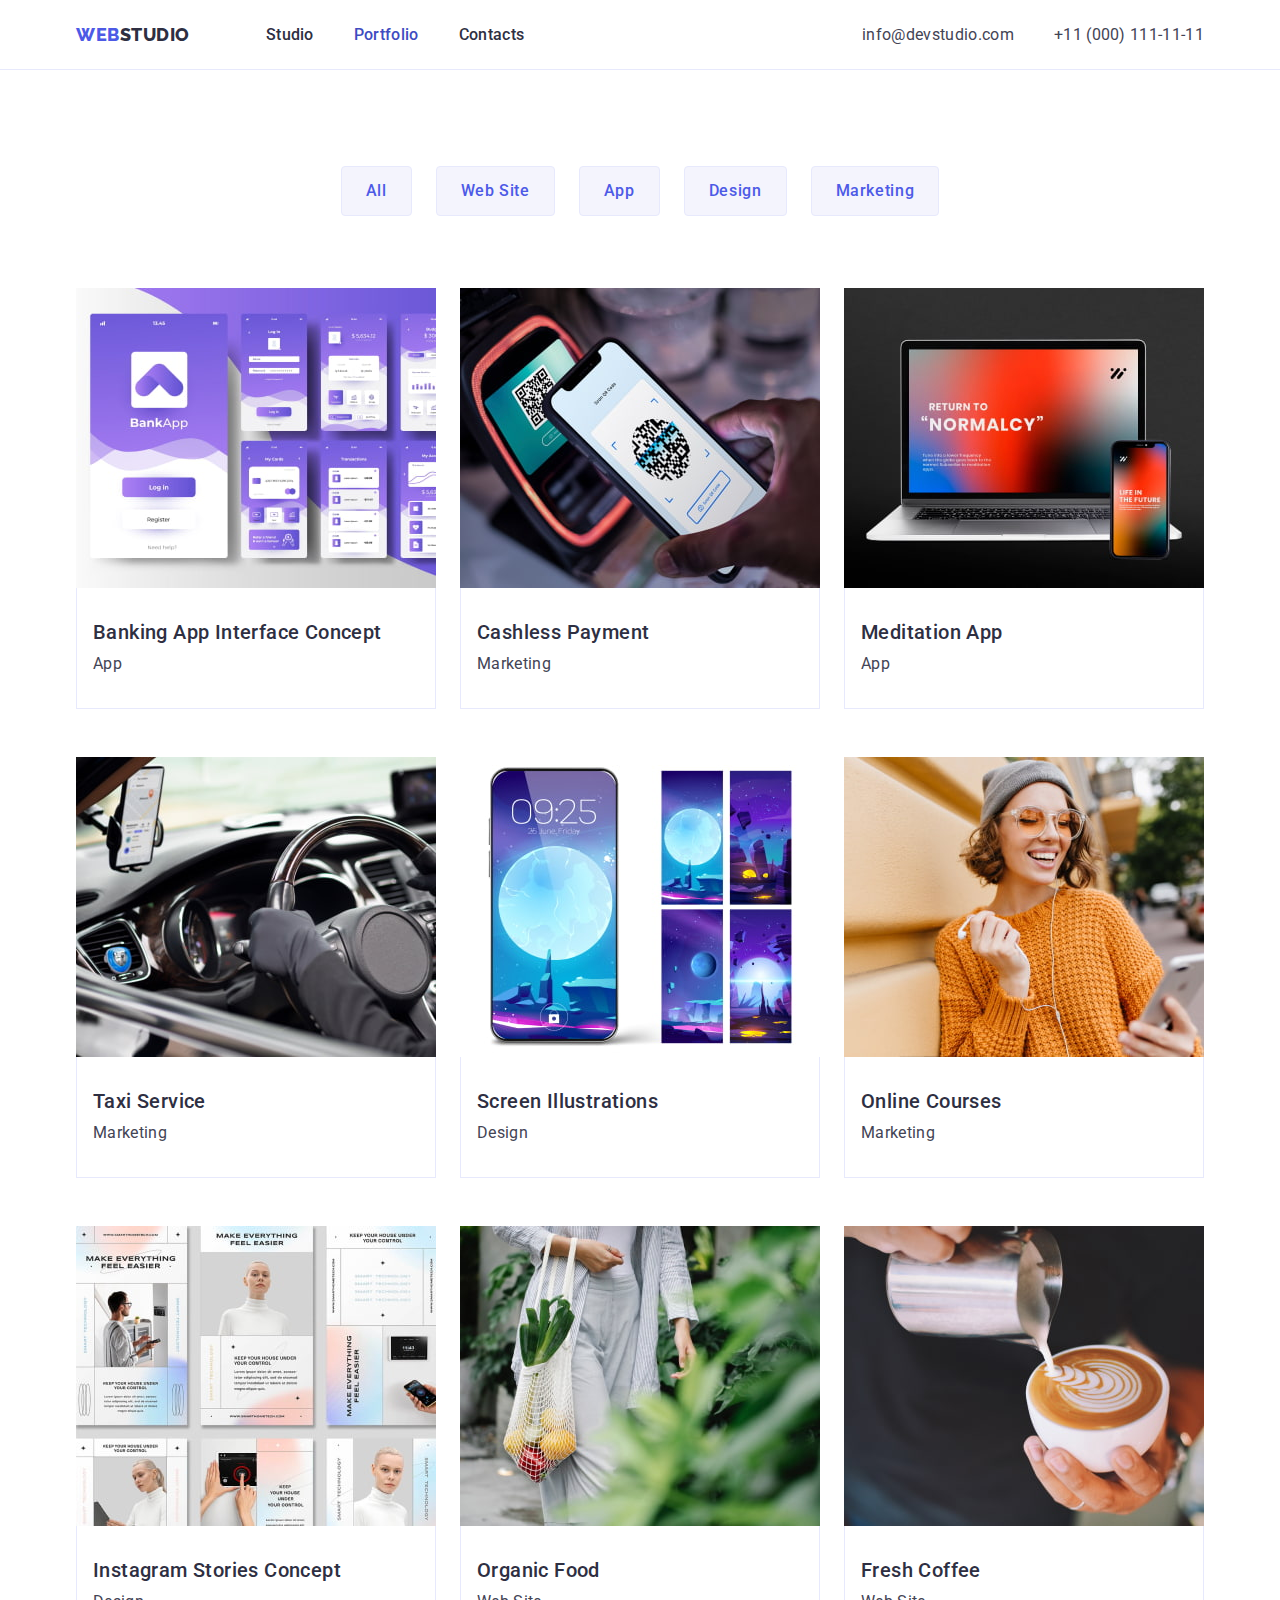
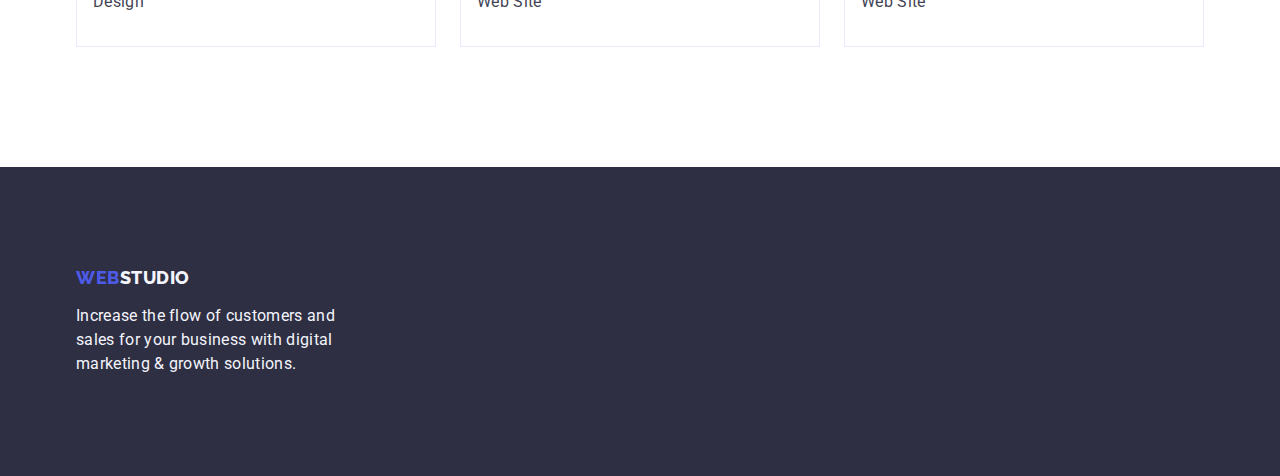
==== portfolio.html @ 2bc3fc2c "clone" ====
<!DOCTYPE html>
<html lang="en">
  <head>
    <meta charset="UTF-8" />
    <meta http-equiv="X-UA-Compatible" content="IE=edge" />
    <meta name="viewport" content="width=device-width, initial-scale=1.0" />
    <title>Web Studio</title>

    <link rel="preconnect" href="https://fonts.googleapis.com" />
    <link rel="preconnect" href="https://fonts.gstatic.com" crossorigin />
    <link
      href="https://fonts.googleapis.com/css2?family=Raleway:wght@800&family=Roboto:wght@400;500;700;900&display=swap"
      rel="stylesheet" />

    <link rel="stylesheet" href="https://cdn.jsdelivr.net/npm/modern-normalize@1.1.0/modern-normalize.min.css" />

    <link rel="stylesheet" href="./css/styles.css" />
  </head>
  <body>
    <!-- Header -->
    <header class="header">
      <div class="container page-header">
        <nav class="main-nav">
          <a class="link logo header-logo" href="./index.html"
            >Web<span class="logo-studio-light-theme">Studio</span></a
          >
          <ul class="menu list">
            <li class="menu-item">
              <a class="menu-link link" href="./index.html">Studio</a>
            </li>
            <li class="menu-item">
              <a class="menu-link link current-page" href="./portfolio.html">Portfolio</a>
            </li>
            <li class="menu-item">
              <a class="menu-link link" href="">Contacts</a>
            </li>
          </ul>
        </nav>
        <address class="contact">
          <ul class="list contact-list">
            <li class="contact-item">
              <a class="link contact-link" href="mailto:info@devstudio.com">info@devstudio.com</a>
            </li>
            <li class="contact-item">
              <a class="link contact-link" href="tel:+110001111111">+11 (000) 111-11-11</a>
            </li>
          </ul>
        </address>
      </div>
    </header>
    <main>
      <!-- Portfolio -->
      <section class="portfolio">
        <div class="container">
          <h1 class="visually-hidden">Our Portfolio</h1>
          <ul class="list filter">
            <li>
              <button type="button" class="button button-portfolio">All</button>
            </li>
            <li>
              <button type="button" class="button button-portfolio">Web Site</button>
            </li>
            <li>
              <button type="button" class="button button-portfolio">App</button>
            </li>
            <li>
              <button type="button" class="button button-portfolio">Design</button>
            </li>
            <li>
              <button type="button" class="button button-portfolio">Marketing</button>
            </li>
          </ul>

          <ul class="list project-list card-set">
            <li class="project-card card-set-item">
              <a class="link project-link" href=""
                ><img
                  src="./images/portfolio/img-1.jpg"
                  alt="Interface of the banking app for the phone in white and purple colors"
                  width="360"
                  height="300" />
                <div class="project-card-content">
                  <h2 class="section-subtitle">Banking App Interface Concept</h2>
                  <p class="text text-light-theme">App</p>
                </div>
              </a>
            </li>
            <li class="project-card card-set-item">
              <a class="link project-link" href="">
                <img
                  src="./images/portfolio/img-2.jpg"
                  alt="The phone reads the QR code from the terminal"
                  width="360"
                  height="300" />
                <div class="project-card-content">
                  <h2 class="section-subtitle">Cashless Payment</h2>
                  <p class="text text-light-theme">Marketing</p>
                </div></a
              >
            </li>
            <li class="project-card card-set-item">
              <a class="link project-link" href=""
                ><img
                  src="./images/portfolio/img-3.jpg"
                  alt="The same app start screen on laptop and phone "
                  width="360"
                  height="300" />
                <div class="project-card-content">
                  <h2 class="section-subtitle">Meditation App</h2>
                  <p class="text text-light-theme">App</p>
                </div></a
              >
            </li>
            <li class="project-card card-set-item">
              <a class="link project-link" href=""
                ><img
                  src="./images/portfolio/img-4.jpg"
                  alt="The view into the car from the driver's window - the driver's hands in black gloves holding the steering wheel."
                  width="360"
                  height="300" />
                <div class="project-card-content">
                  <h2 class="section-subtitle">Taxi Service</h2>
                  <p class="text text-light-theme">Marketing</p>
                </div>
              </a>
            </li>
            <li class="project-card card-set-item">
              <a class="link project-link" href=""
                ><img
                  src="./images/portfolio/img-5.jpg"
                  alt="Phone with a screen wallpaper installed and 4 more screen options"
                  width="360"
                  height="300" />
                <div class="project-card-content">
                  <h2 class="section-subtitle">Screen Illustrations</h2>
                  <p class="text text-light-theme">Design</p>
                </div>
              </a>
            </li>
            <li class="project-card card-set-item">
              <a class="link project-link" href=""
                ><img
                  src="./images/portfolio/img-6.jpg"
                  alt="Fashionable smiling girl on the street talking on video call in headphones"
                  width="360"
                  height="300" />
                <div class="project-card-content">
                  <h2 class="section-subtitle">Online Courses</h2>
                  <p class="text text-light-theme">Marketing</p>
                </div>
              </a>
            </li>
            <li class="project-card card-set-item">
              <a class="link project-link" href=""
                ><img
                  src="./images/portfolio/img-7.jpg"
                  alt="Several variants of page design in light and restrained colors"
                  width="360"
                  height="300" />
                <div class="project-card-content">
                  <h2 class="section-subtitle">Instagram Stories Concept</h2>
                  <p class="text text-light-theme">Design</p>
                </div>
              </a>
            </li>
            <li class="project-card card-set-item">
              <a class="link project-link" href="">
                <img
                  src="./images/portfolio/img-8.jpg"
                  alt="A woman carrying a shopping bag with organic vegetables and fruits "
                  width="360"
                  height="300" />
                <div class="project-card-content">
                  <h2 class="section-subtitle">Organic Food</h2>
                  <p class="text text-light-theme">Web Site</p>
                </div>
              </a>
            </li>
            <li class="project-card card-set-item">
              <a class="link project-link" href=""
                ><img
                  src="./images/portfolio/img-9.jpg"
                  alt="Close-up of barista's hands filling a white cappuccino cup and creating a pattern of milk foam"
                  width="360"
                  height="300" />
                <div class="project-card-content">
                  <h2 class="section-subtitle">Fresh Coffee</h2>
                  <p class="text text-light-theme">Web Site</p>
                </div>
              </a>
            </li>
          </ul>
        </div>
      </section>
    </main>
    <!---------------- Footer --------------->
    <footer class="footer">
      <div class="container">
        <a class="link logo footer-logo" href="./index.html">Web<span class="logo-studio-dark-theme">Studio</span></a>
        <p class="text text-dark-theme footer-text">
          Increase the flow of customers and sales for your business with digital marketing & growth solutions.
        </p>
      </div>
    </footer>
  </body>
</html>
---- css/styles.css ----
:root {
  --color-iris-accent: #4d5ae5;
  --color-ocean-hover: #404bbf;
  --color-navy-blue: #2e2f42;
  --color-green: #31d0aa;
  --color-slate: #434455;
  --color-light-slate: #8e8f99;
  --color-cornflower: #e7e9fc;
  --color-cloud: #f4f4fd;
  --color-white: #ffffff;
  --color-dairy: #fcfcfc;
  --dark-bg: rgba(46, 47, 66, 0.7);

  /* Card Set */
  --indent-column: 24px;
  --indent-row: 48px;
  --items: 3;
}

/* ----RESET---- */

h1,
h2,
h3,
h4,
h5,
h6,
p {
  margin-top: 0;
  margin-bottom: 0;
}

ul,
ol {
  margin-top: 0;
  margin-bottom: 0;
  padding-left: 0;
}

img {
  display: block;
  max-width: 100%;
  height: auto;
}

address {
  font-style: normal;
}
button {
  cursor: pointer;
}

.list {
  list-style: none;
}
.link {
  text-decoration: none;
}

body {
  font-family: "Roboto", sans-serif;
  color: var(--color-slate);

  background-color: var(--color-white);
}

/* --------------Components------------ */

.container {
  width: 1158px;
  margin-left: auto;
  margin-right: auto;
  padding-left: 15px;
  padding-right: 15px;
}

.section-centered {
  text-align: center;
}

.section-title {
  margin-bottom: 72px;

  font-size: 36px;
  line-height: 1.11;
  text-align: center;
  text-transform: capitalize;
  letter-spacing: 0.02em;
  color: var(--color-navy-blue);
}

.section-subtitle {
  margin-bottom: 8px;

  font-weight: 500;
  font-size: 20px;
  line-height: 1.2;
  letter-spacing: 0.02em;
  color: var(--color-navy-blue);
}

.text {
  font-size: 16px;
  line-height: 1.5;
  letter-spacing: 0.02em;
}

.text-dark-theme {
  color: var(--color-cloud);
}
.text-light-theme {
  color: var(--color-slate);
}

.button {
  font-family: "Roboto", sans-serif;
  font-weight: 500;
  font-size: 16px;
  line-height: 1.5;
  letter-spacing: 0.04em;
}

.visually-hidden {
  position: absolute;
  width: 1px;
  height: 1px;
  margin: -1px;
  border: 0;
  padding: 0;
  white-space: nowrap;
  clip-path: inset(100%);
  clip: rect(0 0 0 0);
  overflow: hidden;
}

/* -------------/Components------------ */

/* ------------ Card Set -------------- */
.card-set {
  display: flex;
  flex-wrap: wrap;
  column-gap: var(--indent-column);
  row-gap: var(--indent-row);
}

.card-set-item {
  flex-basis: calc((100% - var(--indent-column) * (var(--items) - 1)) / var(--items));
}

/* ------------ /Card Set -------------- */

/* --------------- Logo --------------- */
.logo {
  font-family: "Raleway", sans-serif;
  font-weight: 800;
  font-size: 18px;
  line-height: 1.17;
  letter-spacing: 0.03em;
  text-transform: uppercase;
  color: var(--color-iris-accent);
}
.header-logo {
  padding-top: 24px;
  padding-bottom: 24px;
  margin-right: 76px;
}

.logo-studio-light-theme {
  color: var(--color-navy-blue);
}

.logo-studio-dark-theme {
  color: var(--color-cloud);
}

/* --------------- /Logo --------------- */

/* --------------- Header ---------------*/
.header {
  border-bottom: 1px solid var(--color-cornflower);
}
.page-header {
  display: flex;
  justify-content: space-between;

  align-items: center;
}
.main-nav {
  display: flex;
  align-items: center;
}

.menu {
  display: flex;
}

.contact-list {
  display: flex;
}

.contact-item:not(:last-child) {
  margin-right: 40px;
}
.menu-link {
  padding-top: 24px;
  padding-bottom: 24px;
  font-weight: 500;
  font-size: 16px;
  line-height: 1.5;
  letter-spacing: 0.02em;
  color: var(--color-navy-blue);
}
.menu-item:not(:last-child) {
  margin-right: 40px;
}

.menu-link:hover,
.menu-link:focus {
  color: var(--color-ocean-hover);
}

.current-page {
  color: var(--color-ocean-hover);
}

.contact {
  font-style: normal;
}

.contact-link {
  font-size: 16px;
  line-height: 1.5;
  letter-spacing: 0.02em;
  color: var(--color-slate);
}

.contact-link:hover,
.contact-link:focus {
  color: var(--color-ocean-hover);
}
/* --------------- /Header ---------------*/

/* --------------- HERO ---------------*/
.hero {
  padding-top: 188px;
  padding-bottom: 188px;

  max-width: 1440px;
  margin-left: auto;
  margin-right: auto;

  background-image: linear-gradient(var(--dark-bg), var(--dark-bg)), url("../images/hero/hero-bcg.jpg");
  background-repeat: no-repeat;
  background-position: center;
  background-size: cover;

  text-align: center;
}
.page-title {
  margin-bottom: 48px;
  max-width: 496px;
  margin-left: auto;
  margin-right: auto;

  font-size: 56px;
  line-height: 1.07;

  color: var(--color-white);
  letter-spacing: 0.02em;
}

.button-main {
  display: block;
  min-width: 169px;
  padding-top: 16px;
  padding-right: 32px;
  padding-bottom: 16px;
  padding-left: 32px;
  margin-left: auto;
  margin-right: auto;

  color: var(--color-white);
  background-color: var(--color-iris-accent);
  border-radius: 4px;
  border: none;
}
.button-main:hover,
.button-main:focus {
  background-color: var(--color-ocean-hover);
}
/* --------------- /HERO ---------------*/

/* --------------- About ---------------*/
.about {
  padding: 120px 0;
}

.about-list {
  display: flex;
  flex-wrap: wrap;
  gap: 24px;
}

.about-item {
  flex-basis: calc((100% - 72px) / 4);
}

/* --------------- /About ---------------*/

/* ---------What are we doing (Activity) Section--------*/

.activity {
  padding-bottom: 120px;
}

/* .activity-list {
  display: flex;
  flex-wrap: wrap;
  gap: 24px;
}

.activity-item {
  flex-basis: calc((100% - 48px) / 3);
} */

/* --------- /Activity --------*/

/* --------------- TEAM ---------------*/

.team {
  background-color: var(--color-cloud);
  padding-top: 120px;
  padding-bottom: 120px;
}

.team-list {
  --items: 4;
  /* display: flex;
  flex-wrap: wrap;
  gap: 24px; */
}

.team-card {
  /* flex-basis: calc((100% - 72px) / 4); */
  text-align: center;
  background-color: var(--color-white);

  box-shadow: 0px 1px 6px rgba(46, 47, 66, 0.08), 0px 1px 1px rgba(46, 47, 66, 0.16), 0px 2px 1px rgba(46, 47, 66, 0.08);
  border-radius: 0px 0px 4px 4px;
}

.card-content {
  padding: 32px 16px;
}

/* --------------- /TEAM --------------*/

/* --------- Customers----------- */

.customers {
  padding-top: 120px;
  padding-bottom: 120px;
}

/* --------- Customers----------- */

/**
  |============================
  |          PORTFOLIO 
  |============================
*/
.portfolio {
  padding-top: 96px;
  padding-bottom: 120px;
}

.filter {
  display: flex;
  flex-wrap: wrap;
  justify-content: center;
  gap: 24px;

  margin-bottom: 72px;
}

.button-portfolio {
  padding: 12px 24px;

  color: var(--color-iris-accent);
  background-color: var(--color-cloud);
  border: 1px solid var(--color-cornflower);
  border-radius: 4px;
}
.button-portfolio:hover,
.button-portfolio:focus {
  color: var(--color-white);
  background-color: var(--color-ocean-hover);
  border-color: transparent;

  box-shadow: 0px 3px 1px rgba(0, 0, 0, 0.1), 0px 2px 1px rgba(0, 0, 0, 0.08), 0px 2px 2px rgba(0, 0, 0, 0.12);
}

.project-list {
  /* display: flex;
  flex-wrap: wrap;
  row-gap: 48px;
  column-gap: 24px; */
}

.project-card {
  display: flex; /*for card stretching */
  flex-direction: column; /*for card stretching */
}

.project-card:hover,
.project-card:focus {
  box-shadow: 0px 1px 6px rgba(46, 47, 66, 0.08), 0px 1px 1px rgba(46, 47, 66, 0.16), 0px 2px 1px rgba(46, 47, 66, 0.08);
}

.project-link {
  display: contents; /*for card stretching */
}

.project-card-content {
  flex-grow: 1; /*for card stretching */

  padding-top: 32px;
  padding-right: 16px;
  padding-bottom: 32px;
  padding-left: 16px;

  border: 1px solid var(--color-cornflower);
  border-top: none;
}

/* --------------- /PORTFOLIO --------------*/

/* --------------- FOOTER ---------------*/
.footer {
  padding-top: 100px;
  padding-bottom: 100px;

  background-color: var(--color-navy-blue);
}

.footer-logo {
  display: inline-block;
  margin-bottom: 16px;
}

.footer-text {
  max-width: 264px;
}
/* --------------- /FOOTER ---------------*/
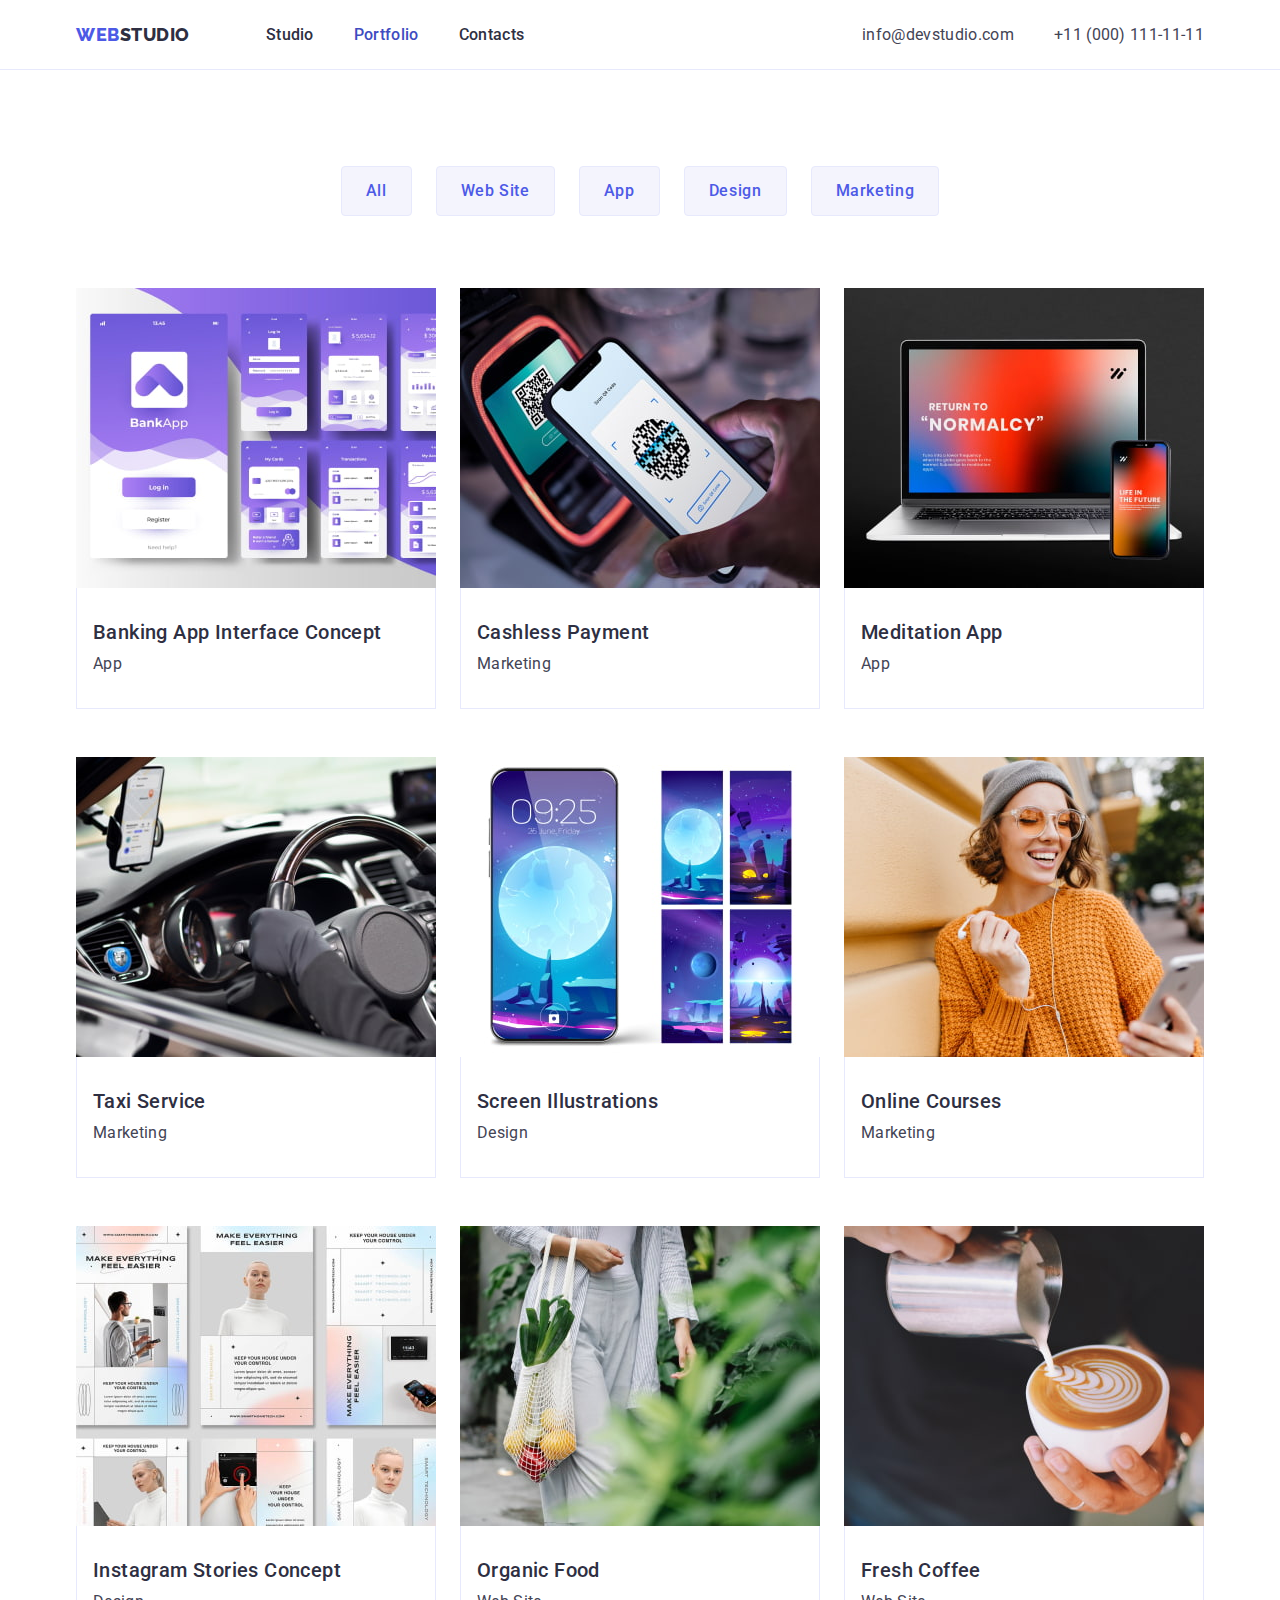
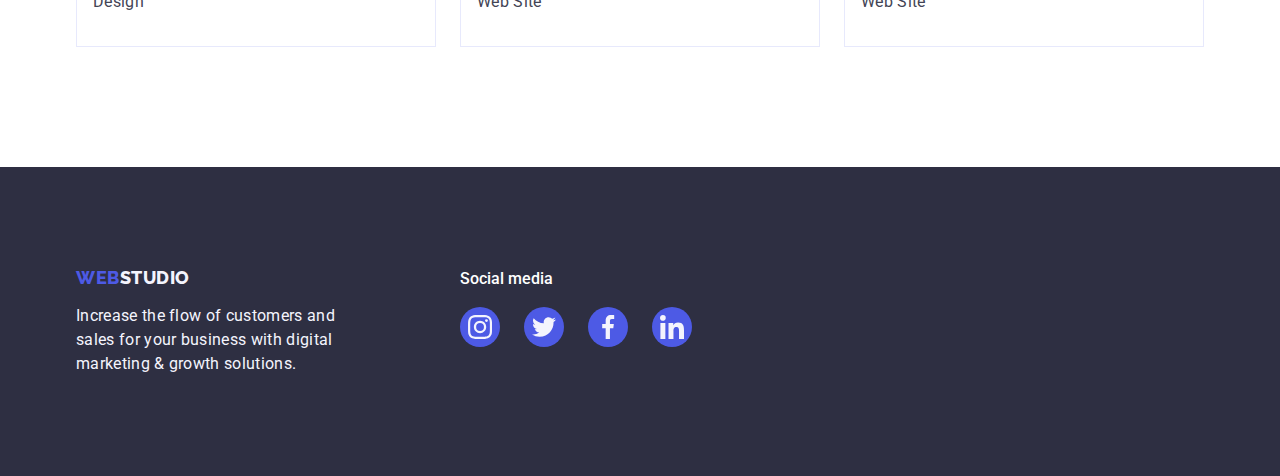
==== commit b2a2fdf9: "update" ====
--- a/portfolio.html
+++ b/portfolio.html
@@ -195,11 +195,46 @@
     </main>
     <!---------------- Footer --------------->
     <footer class="footer">
-      <div class="container">
-        <a class="link logo footer-logo" href="./index.html">Web<span class="logo-studio-dark-theme">Studio</span></a>
-        <p class="text text-dark-theme footer-text">
-          Increase the flow of customers and sales for your business with digital marketing & growth solutions.
-        </p>
+      <div class="container footer-container">
+        <div class="footer-left-side">
+          <a class="link logo footer-logo" href="./index.html">Web<span class="logo-studio-dark-theme">Studio</span></a>
+          <p class="text text-dark-theme footer-text">
+            Increase the flow of customers and sales for your business with digital marketing & growth solutions.
+          </p>
+        </div>
+        <div class="footer-sosial-media">
+          <p class="footer-media-title">Social media</p>
+          <ul class="social-list list">
+            <li class="social-list-item">
+              <a href="" class="social-list-link footer-social-link">
+                <svg class="social-list-icon" width="24" height="24">
+                  <use href="./images/icons.svg#instagram"></use>
+                </svg>
+              </a>
+            </li>
+            <li class="social-list-item">
+              <a href="" class="social-list-link footer-social-link">
+                <svg class="social-list-icon" width="24" height="24">
+                  <use href="./images/icons.svg#twitter"></use>
+                </svg>
+              </a>
+            </li>
+            <li class="social-list-item">
+              <a href="" class="social-list-link footer-social-link">
+                <svg class="social-list-icon" width="24" height="24">
+                  <use href="./images/icons.svg#facebook"></use>
+                </svg>
+              </a>
+            </li>
+            <li class="social-list-item">
+              <a href="" class="social-list-link footer-social-link">
+                <svg class="social-list-icon" width="24" height="24">
+                  <use href="./images/icons.svg#linkedin"></use>
+                </svg>
+              </a>
+            </li>
+          </ul>
+        </div>
       </div>
     </footer>
   </body>
--- a/css/styles.css
+++ b/css/styles.css
@@ -295,7 +295,7 @@
   padding: 120px 0;
 }
 
-.about-list {
+/* .about-list {
   display: flex;
   flex-wrap: wrap;
   gap: 24px;
@@ -303,6 +303,22 @@
 
 .about-item {
   flex-basis: calc((100% - 72px) / 4);
+} */
+
+.about-item {
+  --items: 4;
+}
+
+.thumb {
+  display: flex;
+  justify-content: center;
+
+  margin-bottom: 8px;
+  padding-top: 24px;
+  padding-bottom: 24px;
+
+  background: var(--color-cloud);
+  border-radius: 4px;
 }
 
 /* --------------- /About ---------------*/
@@ -353,6 +369,35 @@
   padding: 32px 16px;
 }
 
+.employee-position {
+  margin-bottom: 8px;
+}
+
+.social-list {
+  display: flex;
+  flex-wrap: wrap;
+  justify-content: center;
+  gap: 24px;
+}
+.social-list-link {
+  display: flex;
+  justify-content: center;
+  align-items: center;
+  width: 40px;
+  height: 40px;
+  border-radius: 50px;
+  background-color: var(--color-iris-accent);
+}
+
+.social-list-link:hover,
+.social-list-link:focus {
+  background-color: var(--color-ocean-hover);
+}
+
+.social-list-icon {
+  fill: var(--color-cloud);
+}
+
 /* --------------- /TEAM --------------*/
 
 /* --------- Customers----------- */
@@ -360,6 +405,34 @@
 .customers {
   padding-top: 120px;
   padding-bottom: 120px;
+}
+
+.customers-list-item {
+  --items: 6;
+  height: 88px;
+
+  border: 1px solid var(--color-light-slate);
+  border-radius: 4px;
+
+  display: flex;
+  justify-content: center;
+  align-items: center;
+}
+
+.customers-icon {
+  fill: var(--color-light-slate);
+  width: 100%;
+  height: 100%;
+}
+
+.customers-list-item:hover,
+.customers-list-item:focus {
+  border-color: var(--color-ocean-hover);
+}
+
+.customers-list-item:hover .customers-icon,
+.customers-list-item:focus .customers-icon {
+  fill: var(--color-ocean-hover);
 }
 
 /* --------- Customers----------- */
@@ -391,6 +464,7 @@
   border: 1px solid var(--color-cornflower);
   border-radius: 4px;
 }
+
 .button-portfolio:hover,
 .button-portfolio:focus {
   color: var(--color-white);
@@ -400,12 +474,12 @@
   box-shadow: 0px 3px 1px rgba(0, 0, 0, 0.1), 0px 2px 1px rgba(0, 0, 0, 0.08), 0px 2px 2px rgba(0, 0, 0, 0.12);
 }
 
-.project-list {
-  /* display: flex;
+/* .project-list {
+  display: flex;
   flex-wrap: wrap;
   row-gap: 48px;
-  column-gap: 24px; */
-}
+  column-gap: 24px;
+} */
 
 .project-card {
   display: flex; /*for card stretching */
@@ -433,6 +507,11 @@
   border-top: none;
 }
 
+.project-card:hover .project-card-content,
+.project-card:focus .project-card-content {
+  border-color: var(--color-cloud);
+}
+
 /* --------------- /PORTFOLIO --------------*/
 
 /* --------------- FOOTER ---------------*/
@@ -443,6 +522,14 @@
   background-color: var(--color-navy-blue);
 }
 
+.footer-container {
+  display: flex;
+}
+
+.footer-left-side {
+  margin-right: 120px;
+}
+
 .footer-logo {
   display: inline-block;
   margin-bottom: 16px;
@@ -451,4 +538,18 @@
 .footer-text {
   max-width: 264px;
 }
+
+.footer-media-title {
+  margin-bottom: 16px;
+  font-weight: 500;
+  font-size: 16px;
+  line-height: 1.5;
+  color: var(--color-white);
+}
+
+.footer-social-link:hover,
+.footer.social-link:focus {
+  background-color: var(--color-green);
+}
+
 /* --------------- /FOOTER ---------------*/
